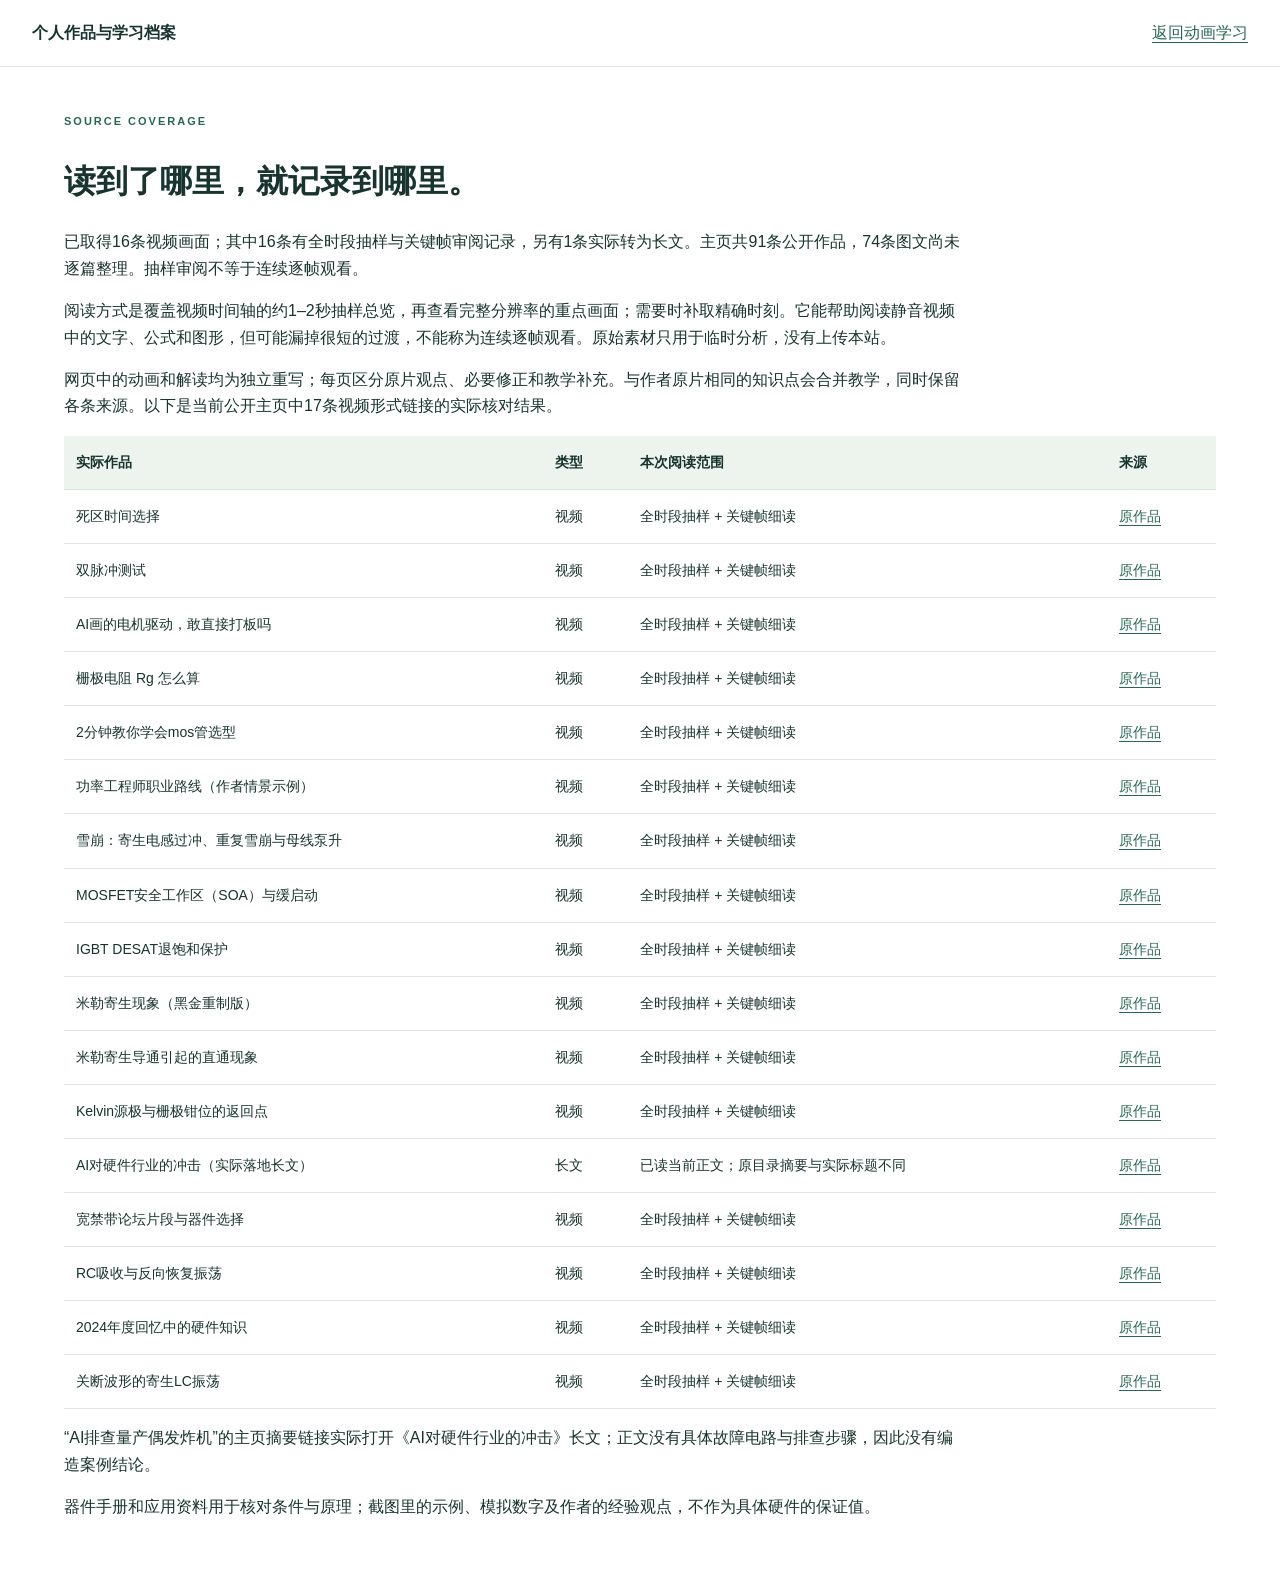
==== learning/coverage.html @ 312a4195 "Publish portfolio and silent hardware learning on GitHub Pages" ====
<!doctype html><html lang="zh-CN"><head><meta charset="utf-8"><meta name="viewport" content="width=device-width,initial-scale=1"><title>整理范围与阅读记录</title><link rel="stylesheet" href="course.css"><style>main{max-width:1200px;margin:auto;padding:40px 24px}table{width:100%;border-collapse:collapse;font-size:14px}th,td{text-align:left;padding:15px 12px;border-bottom:1px solid #dce5df}th{background:#edf4ee}h1{font-size:32px}p{max-width:900px}.scroll{overflow-x:auto}</style></head><body><header class="top"><a class="brand" href="../index.html">个人作品与学习档案</a><a href="index.html">返回动画学习</a></header><main><span class="eyebrow">SOURCE COVERAGE</span><h1>读到了哪里，就记录到哪里。</h1><p>已取得16条视频画面；其中16条有全时段抽样与关键帧审阅记录，另有1条实际转为长文。主页共91条公开作品，74条图文尚未逐篇整理。抽样审阅不等于连续逐帧观看。</p><p>阅读方式是覆盖视频时间轴的约1–2秒抽样总览，再查看完整分辨率的重点画面；需要时补取精确时刻。它能帮助阅读静音视频中的文字、公式和图形，但可能漏掉很短的过渡，不能称为连续逐帧观看。原始素材只用于临时分析，没有上传本站。</p><p>网页中的动画和解读均为独立重写；每页区分原片观点、必要修正和教学补充。与作者原片相同的知识点会合并教学，同时保留各条来源。以下是当前公开主页中17条视频形式链接的实际核对结果。</p><div class="scroll"><table><thead><tr><th>实际作品</th><th>类型</th><th>本次阅读范围</th><th>来源</th></tr></thead><tbody><tr><td>死区时间选择</td><td>视频</td><td>全时段抽样 + 关键帧细读</td><td><a href="https://www.douyin.com/video/7701340324627803072" target="_blank" rel="noreferrer">原作品</a></td></tr><tr><td>双脉冲测试</td><td>视频</td><td>全时段抽样 + 关键帧细读</td><td><a href="https://www.douyin.com/video/7699962228707012992" target="_blank" rel="noreferrer">原作品</a></td></tr><tr><td>AI画的电机驱动，敢直接打板吗</td><td>视频</td><td>全时段抽样 + 关键帧细读</td><td><a href="https://www.douyin.com/video/7698351086273590137" target="_blank" rel="noreferrer">原作品</a></td></tr><tr><td>栅极电阻 Rg 怎么算</td><td>视频</td><td>全时段抽样 + 关键帧细读</td><td><a href="https://www.douyin.com/video/7698099047316534245" target="_blank" rel="noreferrer">原作品</a></td></tr><tr><td>2分钟教你学会mos管选型</td><td>视频</td><td>全时段抽样 + 关键帧细读</td><td><a href="https://www.douyin.com/video/7697709154601974257" target="_blank" rel="noreferrer">原作品</a></td></tr><tr><td>功率工程师职业路线（作者情景示例）</td><td>视频</td><td>全时段抽样 + 关键帧细读</td><td><a href="https://www.douyin.com/video/7697554846250233189" target="_blank" rel="noreferrer">原作品</a></td></tr><tr><td>雪崩：寄生电感过冲、重复雪崩与母线泵升</td><td>视频</td><td>全时段抽样 + 关键帧细读</td><td><a href="https://www.douyin.com/video/7697306576268341946" target="_blank" rel="noreferrer">原作品</a></td></tr><tr><td>MOSFET安全工作区（SOA）与缓启动</td><td>视频</td><td>全时段抽样 + 关键帧细读</td><td><a href="https://www.douyin.com/video/7696937215700950117" target="_blank" rel="noreferrer">原作品</a></td></tr><tr><td>IGBT DESAT退饱和保护</td><td>视频</td><td>全时段抽样 + 关键帧细读</td><td><a href="https://www.douyin.com/video/7696559417958218417" target="_blank" rel="noreferrer">原作品</a></td></tr><tr><td>米勒寄生现象（黑金重制版）</td><td>视频</td><td>全时段抽样 + 关键帧细读</td><td><a href="https://www.douyin.com/video/7696211140783767717" target="_blank" rel="noreferrer">原作品</a></td></tr><tr><td>米勒寄生导通引起的直通现象</td><td>视频</td><td>全时段抽样 + 关键帧细读</td><td><a href="https://www.douyin.com/video/7696114775264196517" target="_blank" rel="noreferrer">原作品</a></td></tr><tr><td>Kelvin源极与栅极钳位的返回点</td><td>视频</td><td>全时段抽样 + 关键帧细读</td><td><a href="https://www.douyin.com/video/7695829962230439537" target="_blank" rel="noreferrer">原作品</a></td></tr><tr><td>AI对硬件行业的冲击（实际落地长文）</td><td>长文</td><td>已读当前正文；原目录摘要与实际标题不同</td><td><a href="https://www.douyin.com/video/7653197820829497595" target="_blank" rel="noreferrer">原作品</a></td></tr><tr><td>宽禁带论坛片段与器件选择</td><td>视频</td><td>全时段抽样 + 关键帧细读</td><td><a href="https://www.douyin.com/video/7642367472881061041" target="_blank" rel="noreferrer">原作品</a></td></tr><tr><td>RC吸收与反向恢复振荡</td><td>视频</td><td>全时段抽样 + 关键帧细读</td><td><a href="https://www.douyin.com/video/7507538394202459452" target="_blank" rel="noreferrer">原作品</a></td></tr><tr><td>2024年度回忆中的硬件知识</td><td>视频</td><td>全时段抽样 + 关键帧细读</td><td><a href="https://www.douyin.com/video/7452554886274764059" target="_blank" rel="noreferrer">原作品</a></td></tr><tr><td>关断波形的寄生LC振荡</td><td>视频</td><td>全时段抽样 + 关键帧细读</td><td><a href="https://www.douyin.com/video/7416296861125840169" target="_blank" rel="noreferrer">原作品</a></td></tr></tbody></table></div><p>“AI排查量产偶发炸机”的主页摘要链接实际打开《AI对硬件行业的冲击》长文；正文没有具体故障电路与排查步骤，因此没有编造案例结论。</p><p>器件手册和应用资料用于核对条件与原理；截图里的示例、模拟数字及作者的经验观点，不作为具体硬件的保证值。</p></main></body></html>
---- learning/course.css ----
:root{--ink:#18342f;--green:#276850;--blue:#386ac2;--orange:#a9651c;--line:#dce5df;--muted:#66776e;--paper:#f5f7f3;--soft:#eaf2ec}*{box-sizing:border-box}body{margin:0;color:var(--ink);background:#fff;font:16px/1.65 'Segoe UI','Microsoft YaHei',sans-serif}button,input,select{font:inherit}a{color:var(--green);text-underline-offset:4px}button,select{cursor:pointer}button{color:inherit;background:white;border:1px solid var(--line);border-radius:7px;padding:9px 14px}button:hover{border-color:var(--green);background:var(--paper)}button:disabled{opacity:.4;cursor:default}button:focus-visible,a:focus-visible,select:focus-visible,input:focus-visible{outline:3px solid #b2d1ed;outline-offset:3px}.top{padding:20px 32px;border-bottom:1px solid var(--line);display:flex;justify-content:space-between;align-items:center;gap:15px}.brand{font-weight:650;text-decoration:none;color:var(--ink)}.top nav{display:flex;gap:24px;font-size:14px}.layout{max-width:1900px;margin:auto;display:grid;grid-template-columns:225px minmax(0,1fr)}.sidebar{padding:25px 18px;border-right:1px solid var(--line);background:#fbfcfa}.eyebrow{font-size:11px;letter-spacing:2px;text-transform:uppercase;color:var(--green);font-weight:700}.sidebar input{width:100%;padding:10px;border:1px solid var(--line);border-radius:6px;margin:12px 0}.module-list{display:flex;flex-direction:column;gap:7px}.module-button{border:0;background:transparent;text-align:left;padding:12px;font-size:14px;width:100%}.module-button small{display:block;color:var(--muted);font-size:12px;margin-top:3px}.module-button[aria-current=true]{background:var(--green);color:white}.module-button[aria-current=true] small{color:#e4f3e9}.sidebar-note{font-size:12px;color:var(--muted);margin-top:24px}.search-result{display:block;text-align:left;width:100%;font-size:13px;margin:6px 0}.content{padding:28px 34px 50px;min-width:0}.module-intro{max-width:1000px;margin-bottom:20px}.module-intro h1{font-size:clamp(25px,2.3vw,37px);line-height:1.35;letter-spacing:-.8px;margin:7px 0 10px}.module-intro p{margin:0;color:var(--muted);max-width:850px}.lesson-picker{display:flex;gap:10px;align-items:center;margin-bottom:22px}.lesson-picker select{max-width:100%;flex:1;min-width:0;border:1px solid var(--line);padding:11px;background:white;border-radius:7px}.lesson-picker button{white-space:nowrap}.lesson-head{margin:0 0 17px;font-size:23px;line-height:1.5}.study-grid{display:grid;grid-template-columns:minmax(0,1.25fr) minmax(320px,.9fr);gap:28px;align-items:start}.animation-panel{position:sticky;top:18px;border:1px solid var(--line);border-radius:12px;overflow:hidden;background:#fbfcfa}.canvas-label{padding:12px 18px;display:flex;justify-content:space-between;gap:10px;font-size:12px;color:var(--muted);border-bottom:1px solid var(--line)}#canvas{aspect-ratio:5/3;width:100%;display:flex;align-items:center;background:#fff}#canvas svg{width:100%;height:100%;display:block}.animation-controls{padding:12px 16px;border-top:1px solid var(--line);display:flex;align-items:center;gap:9px}.animation-controls button{font-size:13px;padding:7px 10px}.animation-controls input{width:100%;min-width:40px;accent-color:var(--green)}#time{font-size:12px;white-space:nowrap;font-variant-numeric:tabular-nums}.visual-caption{margin:0;padding:0 16px 14px;color:var(--muted);font-size:12px}.explanation{min-width:0}.section-label{font-size:11px;letter-spacing:1px;color:var(--muted);font-weight:700;margin-bottom:6px}.pitfall{border-left:3px solid #d2a15f;padding:10px 15px;background:#faf5ec;border-radius:0 6px 6px 0;margin-bottom:20px}.pitfall p{margin:0;line-height:1.7}.steps{list-style:none;padding:0;margin:12px 0 22px;counter-reset:step}.steps li{counter-increment:step;display:flex;gap:12px;margin:12px 0;line-height:1.85}.steps li:before{content:counter(step,decimal-leading-zero);flex:0 0 24px;color:var(--green);font-size:12px;font-weight:700;padding-top:4px}.takeaway{padding:17px 20px;background:var(--soft);border-radius:8px;margin:18px 0}.takeaway p{font-size:17px;font-weight:650;margin:4px 0 0}.formula-card{margin-top:25px;border:1px solid var(--line);padding:24px;border-radius:10px;background:white}.formula-card h3{font-size:18px;margin:0 0 12px}.formula-expression{font-family:'Cambria Math',Consolas,'Microsoft YaHei',sans-serif;font-size:clamp(19px,1.65vw,26px);line-height:1.6;color:var(--green);padding:12px 0;overflow-wrap:anywhere}.variables{margin:12px 0;border-collapse:collapse;width:100%;font-size:14px}.variables td{border-bottom:1px solid #edf0ec;padding:8px 6px;text-align:left}.variables td:first-child{font-family:Consolas,'Microsoft YaHei',sans-serif;font-weight:700}.variables td:last-child{color:var(--muted);white-space:nowrap}.substitution{background:var(--paper);padding:14px 16px;margin:16px 0 10px;border-radius:6px;overflow-wrap:anywhere}.formula-explanation{margin:0 0 12px}.conditions{color:var(--muted);font-size:13px;margin:8px 0 0}.evidence{margin-top:22px;border-top:1px solid var(--line);padding-top:17px;font-size:13px;color:var(--muted)}.evidence summary{cursor:pointer;color:var(--ink);font-weight:650}.evidence p{margin:12px 0}.sources{padding-left:20px;overflow-wrap:anywhere}.sources li{margin:7px 0}.bottom-nav{display:flex;justify-content:space-between;gap:15px;align-items:center;border-top:1px solid var(--line);margin-top:30px;padding-top:20px}.bottom-nav span{font-size:13px;color:var(--muted)}.coverage-note{padding:18px 20px;border:1px solid var(--line);border-radius:9px;font-size:13px;margin-top:30px;color:var(--muted)}.coverage-note strong{color:var(--ink)}.skip{position:absolute;left:-9999px}.skip:focus{left:10px;top:10px;background:white;padding:12px;z-index:3}.empty{padding:40px}.no-formula{font-size:14px;padding:18px 0;color:var(--muted)}[hidden]{display:none!important}@media(min-width:1700px){.content{padding:32px 44px 55px}.study-grid{gap:38px}.explanation{font-size:18px}}@media(max-width:1100px){.layout{grid-template-columns:185px minmax(0,1fr)}.content{padding:22px}.study-grid{grid-template-columns:minmax(0,1fr) minmax(285px,.95fr);gap:20px}.top{padding:17px 22px}.sidebar{padding:20px 10px}}@media(max-width:780px){.top{padding:15px 18px;align-items:flex-start}.top nav{gap:12px;font-size:12px}.layout{display:block}.sidebar{border-right:0;border-bottom:1px solid var(--line);padding:16px}.module-list{flex-direction:row;overflow-x:auto}.module-button{min-width:175px}.sidebar-note{margin:12px 0 0}.content{padding:20px 16px}.study-grid{display:block}.animation-panel{position:static;margin-bottom:25px}.lesson-picker button{font-size:12px;padding:10px}.module-intro h1{font-size:27px}.lesson-head{font-size:22px}.formula-card{padding:18px}.brand{font-size:14px}.bottom-nav span{display:none}}@media(prefers-reduced-motion:reduce){*{scroll-behavior:auto!important}}

/* controls-layout-fix */
.animation-controls button{flex:none;white-space:nowrap}.animation-controls input{flex:1;width:auto}.sidebar .module-list[hidden]{display:none}.module-intro p{font-size:16px}.formula-card{max-width:1100px}
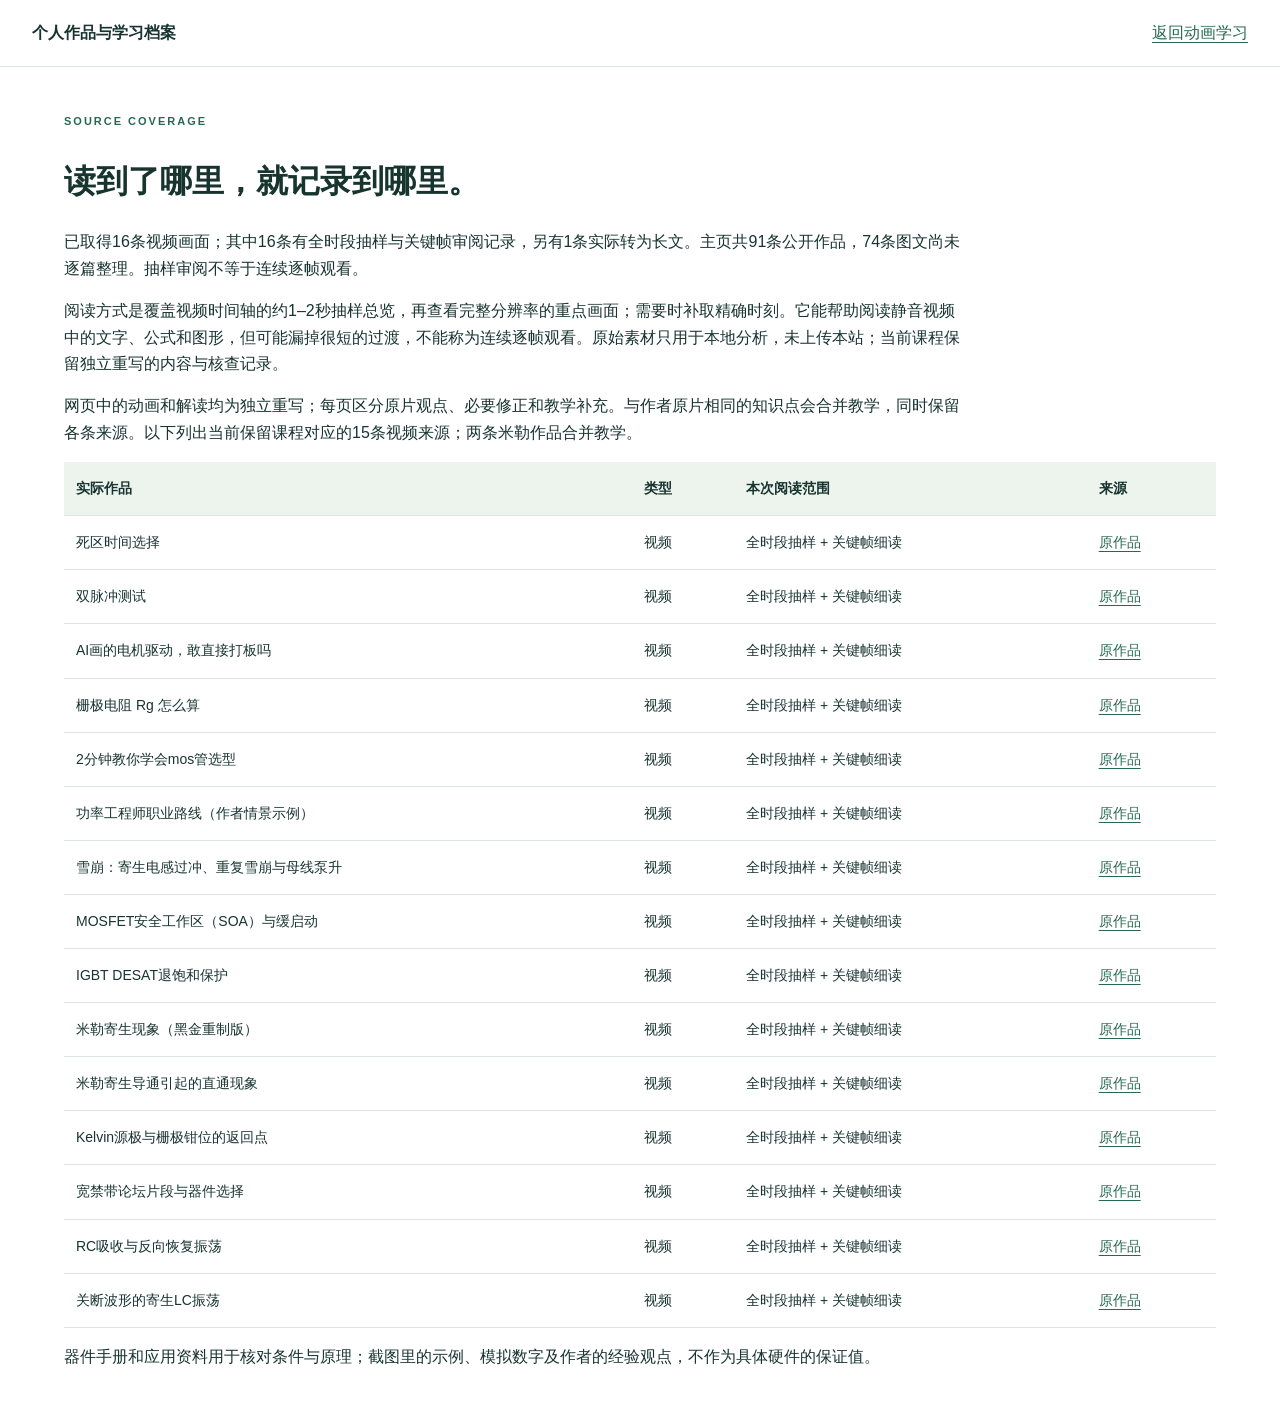
==== commit 465d29a6: "Remove two requested learning modules" ====
--- a/learning/coverage.html
+++ b/learning/coverage.html
@@ -1 +1 @@
-<!doctype html><html lang="zh-CN"><head><meta charset="utf-8"><meta name="viewport" content="width=device-width,initial-scale=1"><title>整理范围与阅读记录</title><link rel="stylesheet" href="course.css"><style>main{max-width:1200px;margin:auto;padding:40px 24px}table{width:100%;border-collapse:collapse;font-size:14px}th,td{text-align:left;padding:15px 12px;border-bottom:1px solid #dce5df}th{background:#edf4ee}h1{font-size:32px}p{max-width:900px}.scroll{overflow-x:auto}</style></head><body><header class="top"><a class="brand" href="../index.html">个人作品与学习档案</a><a href="index.html">返回动画学习</a></header><main><span class="eyebrow">SOURCE COVERAGE</span><h1>读到了哪里，就记录到哪里。</h1><p>已取得16条视频画面；其中16条有全时段抽样与关键帧审阅记录，另有1条实际转为长文。主页共91条公开作品，74条图文尚未逐篇整理。抽样审阅不等于连续逐帧观看。</p><p>阅读方式是覆盖视频时间轴的约1–2秒抽样总览，再查看完整分辨率的重点画面；需要时补取精确时刻。它能帮助阅读静音视频中的文字、公式和图形，但可能漏掉很短的过渡，不能称为连续逐帧观看。原始素材只用于临时分析，没有上传本站。</p><p>网页中的动画和解读均为独立重写；每页区分原片观点、必要修正和教学补充。与作者原片相同的知识点会合并教学，同时保留各条来源。以下是当前公开主页中17条视频形式链接的实际核对结果。</p><div class="scroll"><table><thead><tr><th>实际作品</th><th>类型</th><th>本次阅读范围</th><th>来源</th></tr></thead><tbody><tr><td>死区时间选择</td><td>视频</td><td>全时段抽样 + 关键帧细读</td><td><a href="https://www.douyin.com/video/7701340324627803072" target="_blank" rel="noreferrer">原作品</a></td></tr><tr><td>双脉冲测试</td><td>视频</td><td>全时段抽样 + 关键帧细读</td><td><a href="https://www.douyin.com/video/7699962228707012992" target="_blank" rel="noreferrer">原作品</a></td></tr><tr><td>AI画的电机驱动，敢直接打板吗</td><td>视频</td><td>全时段抽样 + 关键帧细读</td><td><a href="https://www.douyin.com/video/7698351086273590137" target="_blank" rel="noreferrer">原作品</a></td></tr><tr><td>栅极电阻 Rg 怎么算</td><td>视频</td><td>全时段抽样 + 关键帧细读</td><td><a href="https://www.douyin.com/video/7698099047316534245" target="_blank" rel="noreferrer">原作品</a></td></tr><tr><td>2分钟教你学会mos管选型</td><td>视频</td><td>全时段抽样 + 关键帧细读</td><td><a href="https://www.douyin.com/video/7697709154601974257" target="_blank" rel="noreferrer">原作品</a></td></tr><tr><td>功率工程师职业路线（作者情景示例）</td><td>视频</td><td>全时段抽样 + 关键帧细读</td><td><a href="https://www.douyin.com/video/7697554846250233189" target="_blank" rel="noreferrer">原作品</a></td></tr><tr><td>雪崩：寄生电感过冲、重复雪崩与母线泵升</td><td>视频</td><td>全时段抽样 + 关键帧细读</td><td><a href="https://www.douyin.com/video/7697306576268341946" target="_blank" rel="noreferrer">原作品</a></td></tr><tr><td>MOSFET安全工作区（SOA）与缓启动</td><td>视频</td><td>全时段抽样 + 关键帧细读</td><td><a href="https://www.douyin.com/video/7696937215700950117" target="_blank" rel="noreferrer">原作品</a></td></tr><tr><td>IGBT DESAT退饱和保护</td><td>视频</td><td>全时段抽样 + 关键帧细读</td><td><a href="https://www.douyin.com/video/7696559417958218417" target="_blank" rel="noreferrer">原作品</a></td></tr><tr><td>米勒寄生现象（黑金重制版）</td><td>视频</td><td>全时段抽样 + 关键帧细读</td><td><a href="https://www.douyin.com/video/7696211140783767717" target="_blank" rel="noreferrer">原作品</a></td></tr><tr><td>米勒寄生导通引起的直通现象</td><td>视频</td><td>全时段抽样 + 关键帧细读</td><td><a href="https://www.douyin.com/video/7696114775264196517" target="_blank" rel="noreferrer">原作品</a></td></tr><tr><td>Kelvin源极与栅极钳位的返回点</td><td>视频</td><td>全时段抽样 + 关键帧细读</td><td><a href="https://www.douyin.com/video/7695829962230439537" target="_blank" rel="noreferrer">原作品</a></td></tr><tr><td>AI对硬件行业的冲击（实际落地长文）</td><td>长文</td><td>已读当前正文；原目录摘要与实际标题不同</td><td><a href="https://www.douyin.com/video/7653197820829497595" target="_blank" rel="noreferrer">原作品</a></td></tr><tr><td>宽禁带论坛片段与器件选择</td><td>视频</td><td>全时段抽样 + 关键帧细读</td><td><a href="https://www.douyin.com/video/7642367472881061041" target="_blank" rel="noreferrer">原作品</a></td></tr><tr><td>RC吸收与反向恢复振荡</td><td>视频</td><td>全时段抽样 + 关键帧细读</td><td><a href="https://www.douyin.com/video/7507538394202459452" target="_blank" rel="noreferrer">原作品</a></td></tr><tr><td>2024年度回忆中的硬件知识</td><td>视频</td><td>全时段抽样 + 关键帧细读</td><td><a href="https://www.douyin.com/video/7452554886274764059" target="_blank" rel="noreferrer">原作品</a></td></tr><tr><td>关断波形的寄生LC振荡</td><td>视频</td><td>全时段抽样 + 关键帧细读</td><td><a href="https://www.douyin.com/video/7416296861125840169" target="_blank" rel="noreferrer">原作品</a></td></tr></tbody></table></div><p>“AI排查量产偶发炸机”的主页摘要链接实际打开《AI对硬件行业的冲击》长文；正文没有具体故障电路与排查步骤，因此没有编造案例结论。</p><p>器件手册和应用资料用于核对条件与原理；截图里的示例、模拟数字及作者的经验观点，不作为具体硬件的保证值。</p></main></body></html>+<!doctype html><html lang="zh-CN"><head><meta charset="utf-8"><meta name="viewport" content="width=device-width,initial-scale=1"><title>整理范围与阅读记录</title><link rel="stylesheet" href="course.css"><style>main{max-width:1200px;margin:auto;padding:40px 24px}table{width:100%;border-collapse:collapse;font-size:14px}th,td{text-align:left;padding:15px 12px;border-bottom:1px solid #dce5df}th{background:#edf4ee}h1{font-size:32px}p{max-width:900px}.scroll{overflow-x:auto}</style></head><body><header class="top"><a class="brand" href="../index.html">个人作品与学习档案</a><a href="index.html">返回动画学习</a></header><main><span class="eyebrow">SOURCE COVERAGE</span><h1>读到了哪里，就记录到哪里。</h1><p>已取得16条视频画面；其中16条有全时段抽样与关键帧审阅记录，另有1条实际转为长文。主页共91条公开作品，74条图文尚未逐篇整理。抽样审阅不等于连续逐帧观看。</p><p>阅读方式是覆盖视频时间轴的约1–2秒抽样总览，再查看完整分辨率的重点画面；需要时补取精确时刻。它能帮助阅读静音视频中的文字、公式和图形，但可能漏掉很短的过渡，不能称为连续逐帧观看。原始素材只用于本地分析，未上传本站；当前课程保留独立重写的内容与核查记录。</p><p>网页中的动画和解读均为独立重写；每页区分原片观点、必要修正和教学补充。与作者原片相同的知识点会合并教学，同时保留各条来源。以下列出当前保留课程对应的15条视频来源；两条米勒作品合并教学。</p><div class="scroll"><table><thead><tr><th>实际作品</th><th>类型</th><th>本次阅读范围</th><th>来源</th></tr></thead><tbody><tr><td>死区时间选择</td><td>视频</td><td>全时段抽样 + 关键帧细读</td><td><a href="https://www.douyin.com/video/7701340324627803072" target="_blank" rel="noreferrer">原作品</a></td></tr><tr><td>双脉冲测试</td><td>视频</td><td>全时段抽样 + 关键帧细读</td><td><a href="https://www.douyin.com/video/7699962228707012992" target="_blank" rel="noreferrer">原作品</a></td></tr><tr><td>AI画的电机驱动，敢直接打板吗</td><td>视频</td><td>全时段抽样 + 关键帧细读</td><td><a href="https://www.douyin.com/video/7698351086273590137" target="_blank" rel="noreferrer">原作品</a></td></tr><tr><td>栅极电阻 Rg 怎么算</td><td>视频</td><td>全时段抽样 + 关键帧细读</td><td><a href="https://www.douyin.com/video/7698099047316534245" target="_blank" rel="noreferrer">原作品</a></td></tr><tr><td>2分钟教你学会mos管选型</td><td>视频</td><td>全时段抽样 + 关键帧细读</td><td><a href="https://www.douyin.com/video/7697709154601974257" target="_blank" rel="noreferrer">原作品</a></td></tr><tr><td>功率工程师职业路线（作者情景示例）</td><td>视频</td><td>全时段抽样 + 关键帧细读</td><td><a href="https://www.douyin.com/video/7697554846250233189" target="_blank" rel="noreferrer">原作品</a></td></tr><tr><td>雪崩：寄生电感过冲、重复雪崩与母线泵升</td><td>视频</td><td>全时段抽样 + 关键帧细读</td><td><a href="https://www.douyin.com/video/7697306576268341946" target="_blank" rel="noreferrer">原作品</a></td></tr><tr><td>MOSFET安全工作区（SOA）与缓启动</td><td>视频</td><td>全时段抽样 + 关键帧细读</td><td><a href="https://www.douyin.com/video/7696937215700950117" target="_blank" rel="noreferrer">原作品</a></td></tr><tr><td>IGBT DESAT退饱和保护</td><td>视频</td><td>全时段抽样 + 关键帧细读</td><td><a href="https://www.douyin.com/video/7696559417958218417" target="_blank" rel="noreferrer">原作品</a></td></tr><tr><td>米勒寄生现象（黑金重制版）</td><td>视频</td><td>全时段抽样 + 关键帧细读</td><td><a href="https://www.douyin.com/video/7696211140783767717" target="_blank" rel="noreferrer">原作品</a></td></tr><tr><td>米勒寄生导通引起的直通现象</td><td>视频</td><td>全时段抽样 + 关键帧细读</td><td><a href="https://www.douyin.com/video/7696114775264196517" target="_blank" rel="noreferrer">原作品</a></td></tr><tr><td>Kelvin源极与栅极钳位的返回点</td><td>视频</td><td>全时段抽样 + 关键帧细读</td><td><a href="https://www.douyin.com/video/7695829962230439537" target="_blank" rel="noreferrer">原作品</a></td></tr><tr><td>宽禁带论坛片段与器件选择</td><td>视频</td><td>全时段抽样 + 关键帧细读</td><td><a href="https://www.douyin.com/video/7642367472881061041" target="_blank" rel="noreferrer">原作品</a></td></tr><tr><td>RC吸收与反向恢复振荡</td><td>视频</td><td>全时段抽样 + 关键帧细读</td><td><a href="https://www.douyin.com/video/7507538394202459452" target="_blank" rel="noreferrer">原作品</a></td></tr><tr><td>关断波形的寄生LC振荡</td><td>视频</td><td>全时段抽样 + 关键帧细读</td><td><a href="https://www.douyin.com/video/7416296861125840169" target="_blank" rel="noreferrer">原作品</a></td></tr></tbody></table></div><p>器件手册和应用资料用于核对条件与原理；截图里的示例、模拟数字及作者的经验观点，不作为具体硬件的保证值。</p></main></body></html>
